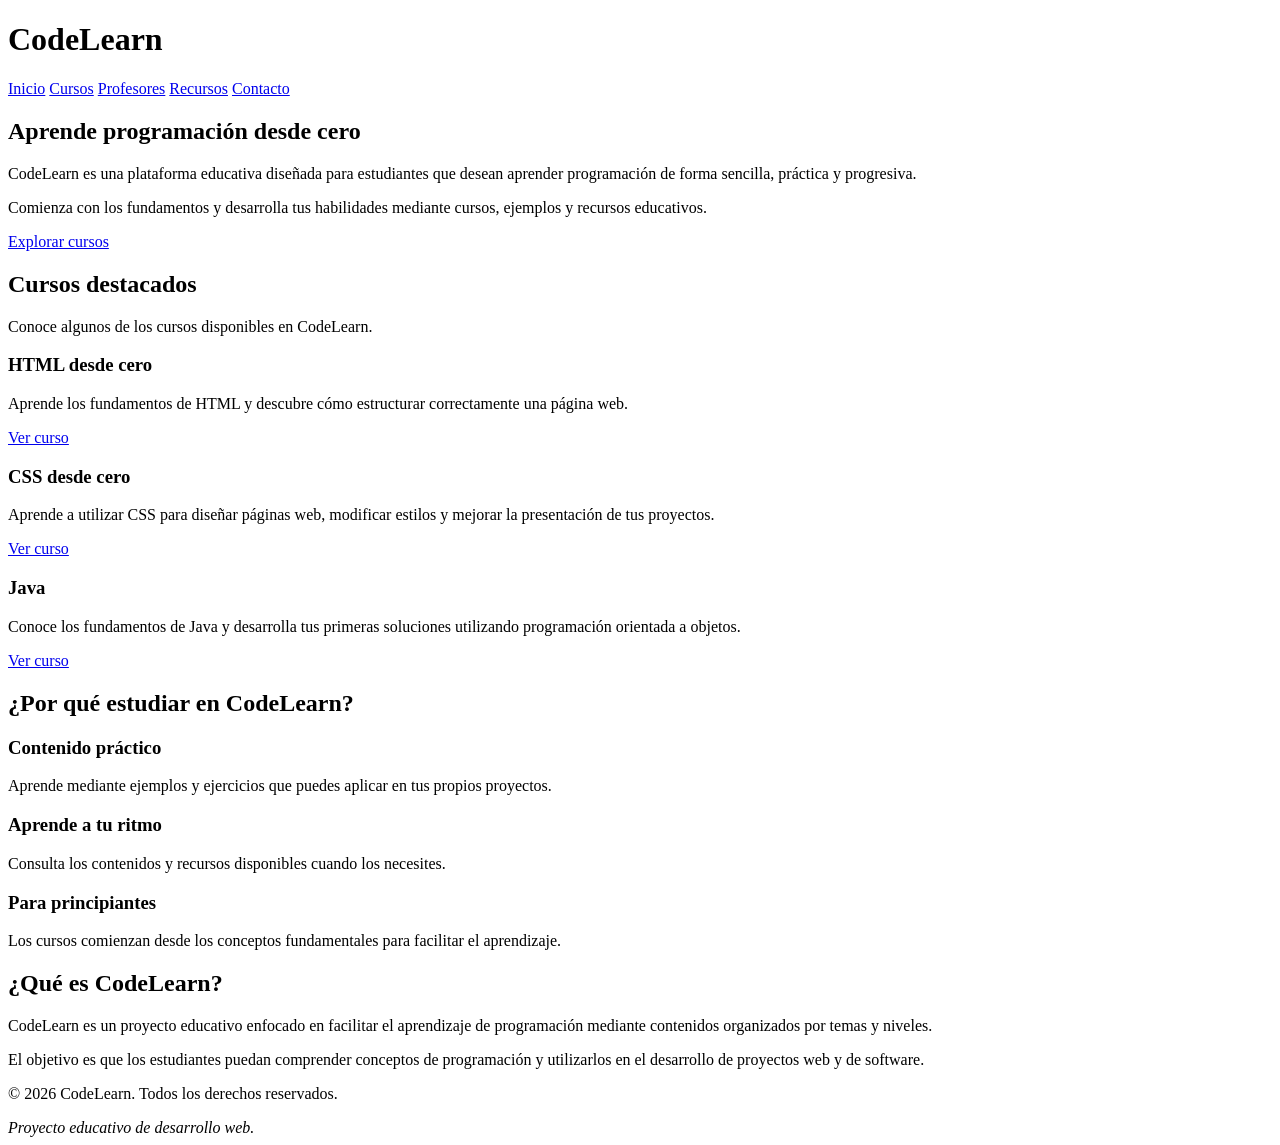
==== index.html @ 73d71b4a "Agregar estructura semántica de la página principal" ====
<!DOCTYPE html>
<html lang="es">

<head>
    <meta charset="UTF-8">
    <meta name="viewport" content="width=device-width, initial-scale=1.0">

    <meta name="description"
        content="CodeLearn es una plataforma educativa para aprender programación desde cero mediante cursos y recursos prácticos.">

    <meta name="author" content="CodeLearn">

    <title>CodeLearn | Aprende programación</title>
</head>

<body>

    <!-- Encabezado principal -->
    <header class="header">

        <div class="container">

            <h1 class="logo">CodeLearn</h1>

            <!-- Navegación principal -->
            <nav class="nav" aria-label="Navegación principal">

                <a href="index.html">Inicio</a>
                <a href="html/cursos.html">Cursos</a>
                <a href="html/profesores.html">Profesores</a>
                <a href="html/recursos.html">Recursos</a>
                <a href="html/contacto.html">Contacto</a>

            </nav>

        </div>

    </header>


    <!-- Contenido principal -->
    <main>

        <!-- Presentación de CodeLearn -->
        <section class="hero">

            <div class="container">

                <h2>Aprende programación desde cero</h2>

                <p>
                    CodeLearn es una plataforma educativa diseñada para
                    estudiantes que desean aprender programación de forma
                    sencilla, práctica y progresiva.
                </p>

                <p>
                    Comienza con los fundamentos y desarrolla tus habilidades
                    mediante cursos, ejemplos y recursos educativos.
                </p>

                <a href="html/cursos.html">Explorar cursos</a>

            </div>

        </section>


        <!-- Cursos destacados -->
        <section class="featured-courses">

            <div class="container">

                <h2>Cursos destacados</h2>

                <p>
                    Conoce algunos de los cursos disponibles en CodeLearn.
                </p>


                <article class="course-card">

                    <h3>HTML desde cero</h3>

                    <p>
                        Aprende los fundamentos de HTML y descubre cómo
                        estructurar correctamente una página web.
                    </p>

                    <a href="html/curso-html.html">Ver curso</a>

                </article>


                <article class="course-card">

                    <h3>CSS desde cero</h3>

                    <p>
                        Aprende a utilizar CSS para diseñar páginas web,
                        modificar estilos y mejorar la presentación
                        de tus proyectos.
                    </p>

                    <a href="html/curso-css.html">Ver curso</a>

                </article>


                <article class="course-card">

                    <h3>Java</h3>

                    <p>
                        Conoce los fundamentos de Java y desarrolla tus
                        primeras soluciones utilizando programación
                        orientada a objetos.
                    </p>

                    <a href="html/curso-java.html">Ver curso</a>

                </article>

            </div>

        </section>


        <!-- Beneficios de la plataforma -->
        <section class="benefits">

            <div class="container">

                <h2>¿Por qué estudiar en CodeLearn?</h2>


                <article>

                    <h3>Contenido práctico</h3>

                    <p>
                        Aprende mediante ejemplos y ejercicios que puedes
                        aplicar en tus propios proyectos.
                    </p>

                </article>


                <article>

                    <h3>Aprende a tu ritmo</h3>

                    <p>
                        Consulta los contenidos y recursos disponibles
                        cuando los necesites.
                    </p>

                </article>


                <article>

                    <h3>Para principiantes</h3>

                    <p>
                        Los cursos comienzan desde los conceptos fundamentales
                        para facilitar el aprendizaje.
                    </p>

                </article>

            </div>

        </section>


        <!-- Información adicional -->
        <section class="about">

            <div class="container">

                <h2>¿Qué es CodeLearn?</h2>

                <p>
                    CodeLearn es un proyecto educativo enfocado en facilitar
                    el aprendizaje de programación mediante contenidos
                    organizados por temas y niveles.
                </p>

                <p>
                    El objetivo es que los estudiantes puedan comprender
                    conceptos de programación y utilizarlos en el desarrollo
                    de proyectos web y de software.
                </p>

            </div>

        </section>

    </main>


    <!-- Pie de página -->
    <footer class="footer">

        <div class="container">

            <p>
                &copy; 2026 CodeLearn. Todos los derechos reservados.
            </p>

            <address>
                Proyecto educativo de desarrollo web.
            </address>

        </div>

    </footer>

</body>

</html>
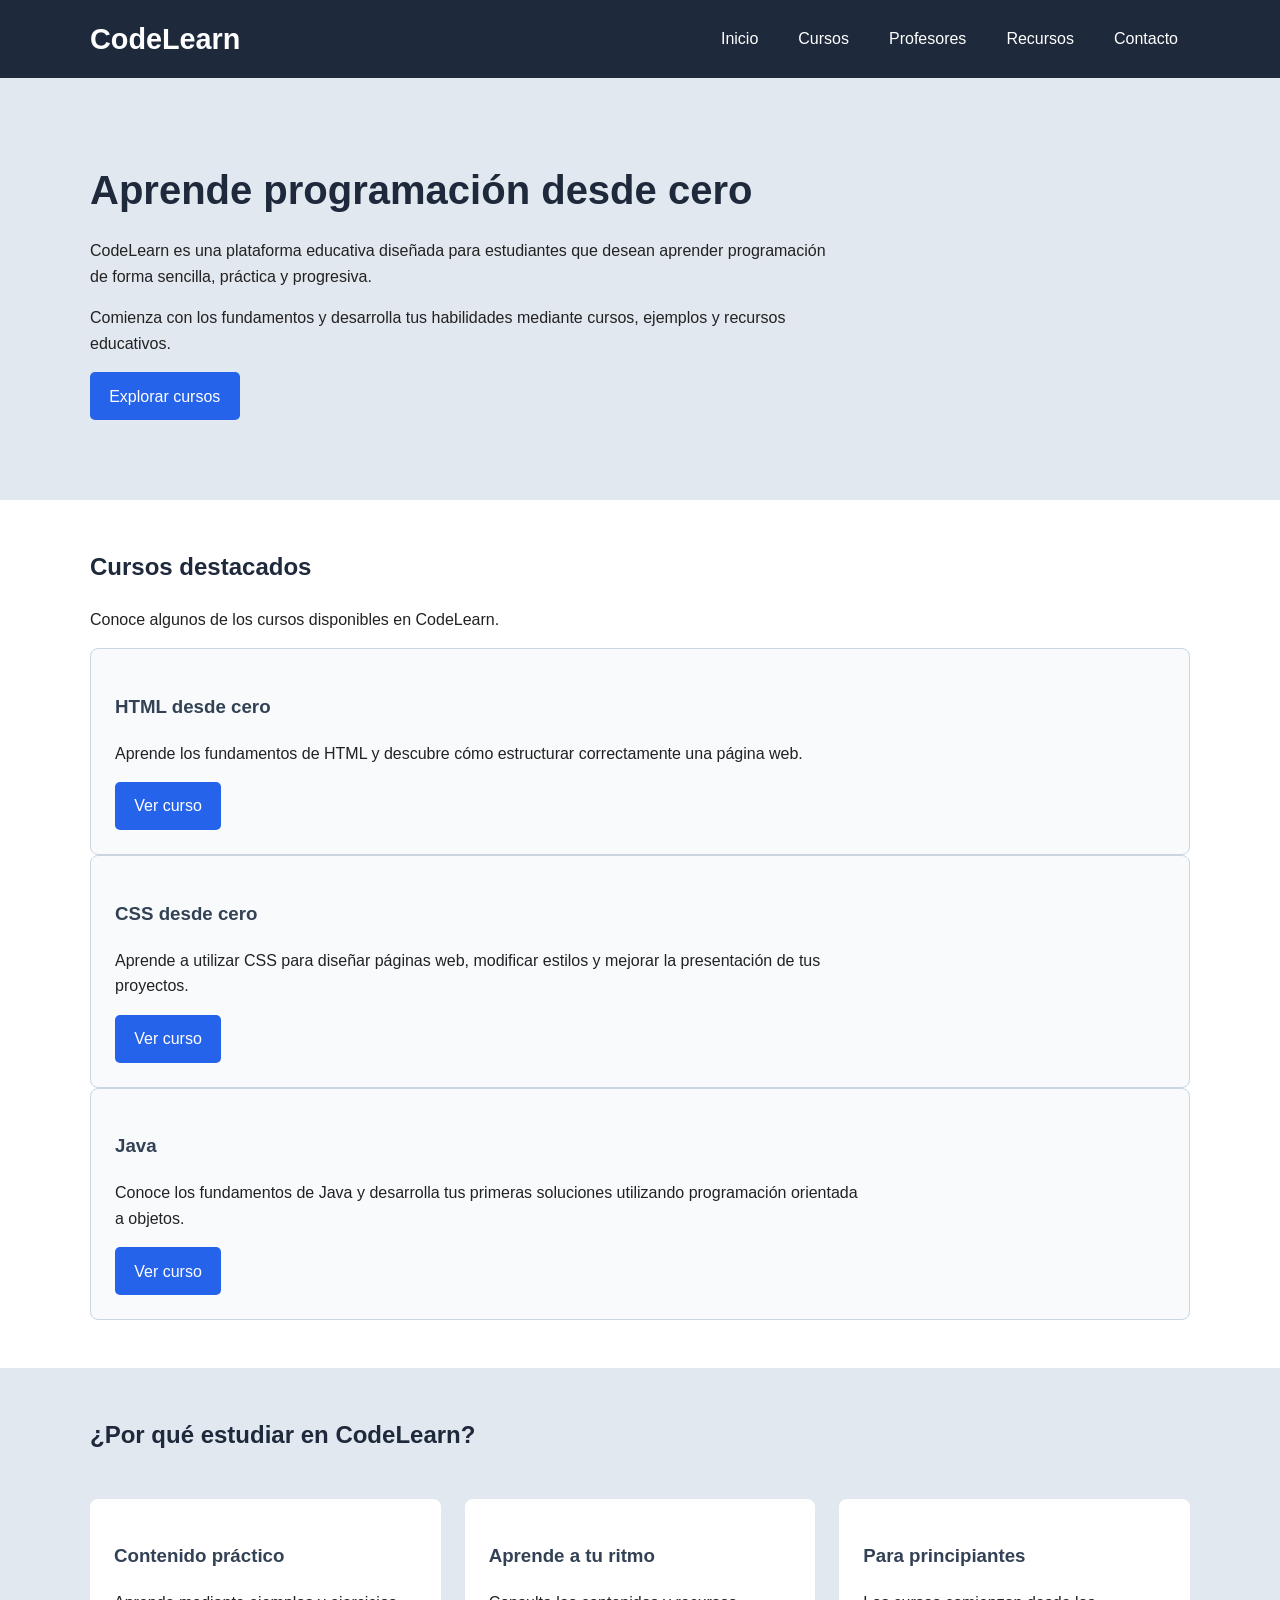
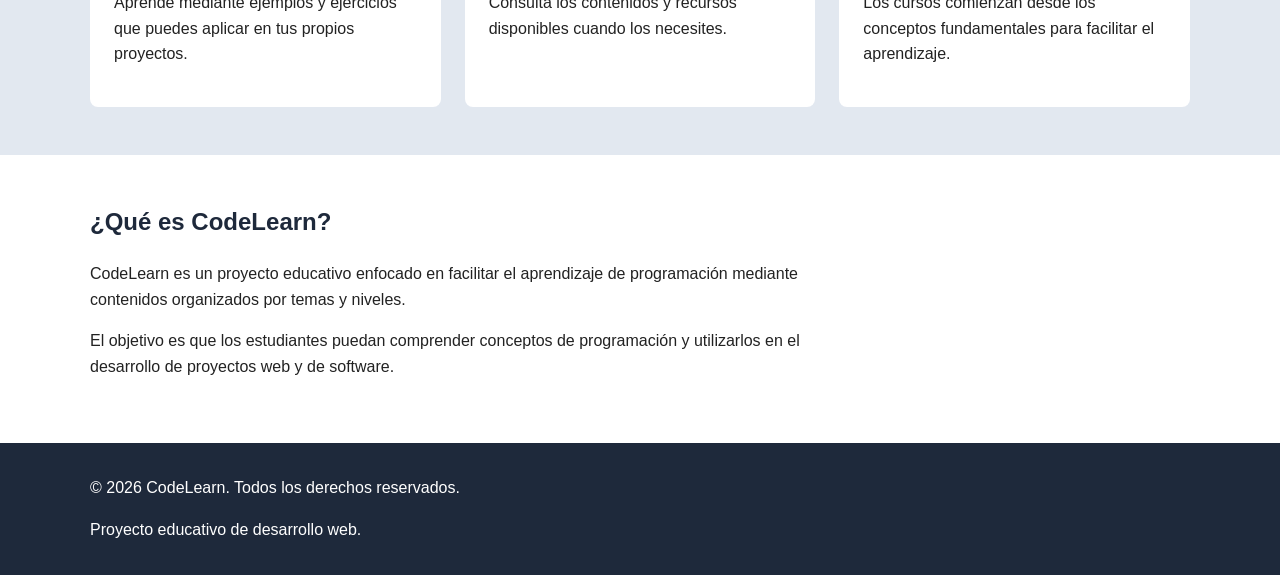
==== commit eb4bf089: "Se agregan estilos CSS bases Se agrega la hoja de estilos principal de CodeLearn para proporcionar u" ====
--- a/index.html
+++ b/index.html
@@ -11,6 +11,7 @@
     <meta name="author" content="CodeLearn">
 
     <title>CodeLearn | Aprende programación</title>
+    <link rel="stylesheet" href="css/styles.css">
 </head>
 
 <body>
--- a/css/styles.css
+++ b/css/styles.css
@@ -0,0 +1,422 @@
+/* ========================================
+   ESTILOS GENERALES
+   ======================================== */
+
+* {
+    box-sizing: border-box;
+}
+
+html {
+    scroll-behavior: smooth;
+}
+
+body {
+    margin: 0;
+    font-family: Arial, Helvetica, sans-serif;
+    line-height: 1.6;
+    color: #222;
+    background-color: #f5f7fa;
+}
+
+.container {
+    width: 90%;
+    max-width: 1100px;
+    margin: 0 auto;
+}
+
+
+/* ========================================
+   ENCABEZADO
+   ======================================== */
+
+.header {
+    background-color: #1e293b;
+    color: white;
+    padding: 1rem 0;
+}
+
+.header .container {
+    display: flex;
+    align-items: center;
+    justify-content: space-between;
+    gap: 2rem;
+}
+
+.logo {
+    margin: 0;
+    font-size: 1.8rem;
+}
+
+.nav {
+    display: flex;
+    flex-wrap: wrap;
+    gap: 1rem;
+}
+
+.nav a {
+    color: white;
+    text-decoration: none;
+    padding: 0.5rem 0.75rem;
+}
+
+.nav a:hover,
+.nav a:focus {
+    text-decoration: underline;
+}
+
+
+/* ========================================
+   CONTENIDO GENERAL
+   ======================================== */
+
+main {
+    min-height: 70vh;
+}
+
+section,
+aside {
+    padding: 3rem 0;
+}
+
+h2 {
+    margin-top: 0;
+    color: #1e293b;
+}
+
+h3 {
+    color: #334155;
+}
+
+p {
+    max-width: 750px;
+}
+
+
+/* ========================================
+   HERO
+   ======================================== */
+
+.hero {
+    background-color: #e2e8f0;
+    padding: 5rem 0;
+}
+
+.hero h2 {
+    font-size: 2.5rem;
+    margin-bottom: 1rem;
+}
+
+.hero a,
+.course-card a {
+    display: inline-block;
+    background-color: #2563eb;
+    color: white;
+    text-decoration: none;
+    padding: 0.7rem 1.2rem;
+    border-radius: 5px;
+}
+
+.hero a:hover,
+.hero a:focus,
+.course-card a:hover,
+.course-card a:focus {
+    background-color: #1d4ed8;
+}
+
+
+/* ========================================
+   CURSOS
+   ======================================== */
+
+.featured-courses,
+.courses {
+    background-color: white;
+}
+
+.course-list {
+    display: grid;
+    grid-template-columns: repeat(3, 1fr);
+    gap: 1.5rem;
+}
+
+.course-card {
+    background-color: #f8fafc;
+    border: 1px solid #cbd5e1;
+    border-radius: 8px;
+    padding: 1.5rem;
+}
+
+.course-card header {
+    margin-bottom: 1rem;
+}
+
+.course-card ul {
+    padding-left: 1.5rem;
+}
+
+
+/* ========================================
+   BENEFICIOS
+   ======================================== */
+
+.benefits {
+    background-color: #e2e8f0;
+}
+
+.benefits .container {
+    display: grid;
+    grid-template-columns: repeat(3, 1fr);
+    gap: 1.5rem;
+}
+
+.benefits h2 {
+    grid-column: 1 / -1;
+}
+
+.benefits article {
+    background-color: white;
+    padding: 1.5rem;
+    border-radius: 8px;
+}
+
+
+/* ========================================
+   INFORMACIÓN
+   ======================================== */
+
+.about {
+    background-color: white;
+}
+
+
+/* ========================================
+   PROFESORES
+   ======================================== */
+
+.teachers {
+    background-color: white;
+}
+
+.teacher-card {
+    background-color: #f8fafc;
+    border: 1px solid #cbd5e1;
+    border-radius: 8px;
+    padding: 1.5rem;
+    margin-bottom: 1.5rem;
+}
+
+.teacher-card:last-child {
+    margin-bottom: 0;
+}
+
+.teacher-card h4 {
+    color: #475569;
+}
+
+
+/* ========================================
+   RECURSOS
+   ======================================== */
+
+.resources {
+    background-color: white;
+}
+
+.resource-card {
+    background-color: #f8fafc;
+    border: 1px solid #cbd5e1;
+    border-radius: 8px;
+    padding: 1.5rem;
+    margin-bottom: 1.5rem;
+}
+
+.resource-card:last-child {
+    margin-bottom: 0;
+}
+
+.resource-card details {
+    margin-top: 1rem;
+}
+
+.resource-card summary {
+    cursor: pointer;
+    font-weight: bold;
+}
+
+.tools {
+    background-color: #e2e8f0;
+}
+
+.tools dl {
+    background-color: white;
+    padding: 1.5rem;
+    border-radius: 8px;
+}
+
+.tools dt {
+    font-weight: bold;
+    color: #334155;
+    margin-top: 1rem;
+}
+
+.tools dt:first-child {
+    margin-top: 0;
+}
+
+.tools dd {
+    margin-left: 0;
+    margin-top: 0.25rem;
+}
+
+
+/* ========================================
+   CONSEJOS
+   ======================================== */
+
+.learning-tip {
+    background-color: #dbeafe;
+}
+
+
+/* ========================================
+   CONTACTO
+   ======================================== */
+
+.contact {
+    background-color: white;
+}
+
+form {
+    max-width: 750px;
+}
+
+fieldset {
+    border: 1px solid #cbd5e1;
+    border-radius: 8px;
+    padding: 1.5rem;
+    margin-bottom: 1.5rem;
+}
+
+legend {
+    font-weight: bold;
+    color: #334155;
+    padding: 0 0.5rem;
+}
+
+label {
+    display: block;
+    margin-bottom: 0.4rem;
+    font-weight: bold;
+}
+
+input,
+select,
+textarea {
+    width: 100%;
+    padding: 0.7rem;
+    font: inherit;
+    border: 1px solid #94a3b8;
+    border-radius: 5px;
+}
+
+textarea {
+    resize: vertical;
+}
+
+input:focus,
+select:focus,
+textarea:focus {
+    outline: 2px solid #2563eb;
+    outline-offset: 1px;
+}
+
+button {
+    background-color: #2563eb;
+    color: white;
+    border: none;
+    padding: 0.75rem 1.5rem;
+    font: inherit;
+    border-radius: 5px;
+    cursor: pointer;
+}
+
+button:hover,
+button:focus {
+    background-color: #1d4ed8;
+}
+
+.contact-information {
+    background-color: #e2e8f0;
+}
+
+.contact-information a {
+    color: #1d4ed8;
+}
+
+
+/* ========================================
+   PIE DE PÁGINA
+   ======================================== */
+
+.footer {
+    background-color: #1e293b;
+    color: white;
+    padding: 2rem 0;
+}
+
+.footer p {
+    margin-top: 0;
+}
+
+.footer address {
+    font-style: normal;
+}
+
+
+/* ========================================
+   RESPONSIVE
+   ======================================== */
+
+@media (max-width: 800px) {
+
+    .header .container {
+        flex-direction: column;
+        align-items: flex-start;
+    }
+
+    .nav {
+        width: 100%;
+    }
+
+    .course-list,
+    .benefits .container {
+        grid-template-columns: 1fr;
+    }
+
+    .hero h2 {
+        font-size: 2rem;
+    }
+}
+
+
+@media (max-width: 500px) {
+
+    .container {
+        width: 92%;
+    }
+
+    section,
+    aside {
+        padding: 2rem 0;
+    }
+
+    .nav {
+        flex-direction: column;
+        gap: 0.25rem;
+    }
+
+    .nav a {
+        padding: 0.4rem 0;
+    }
+
+}
